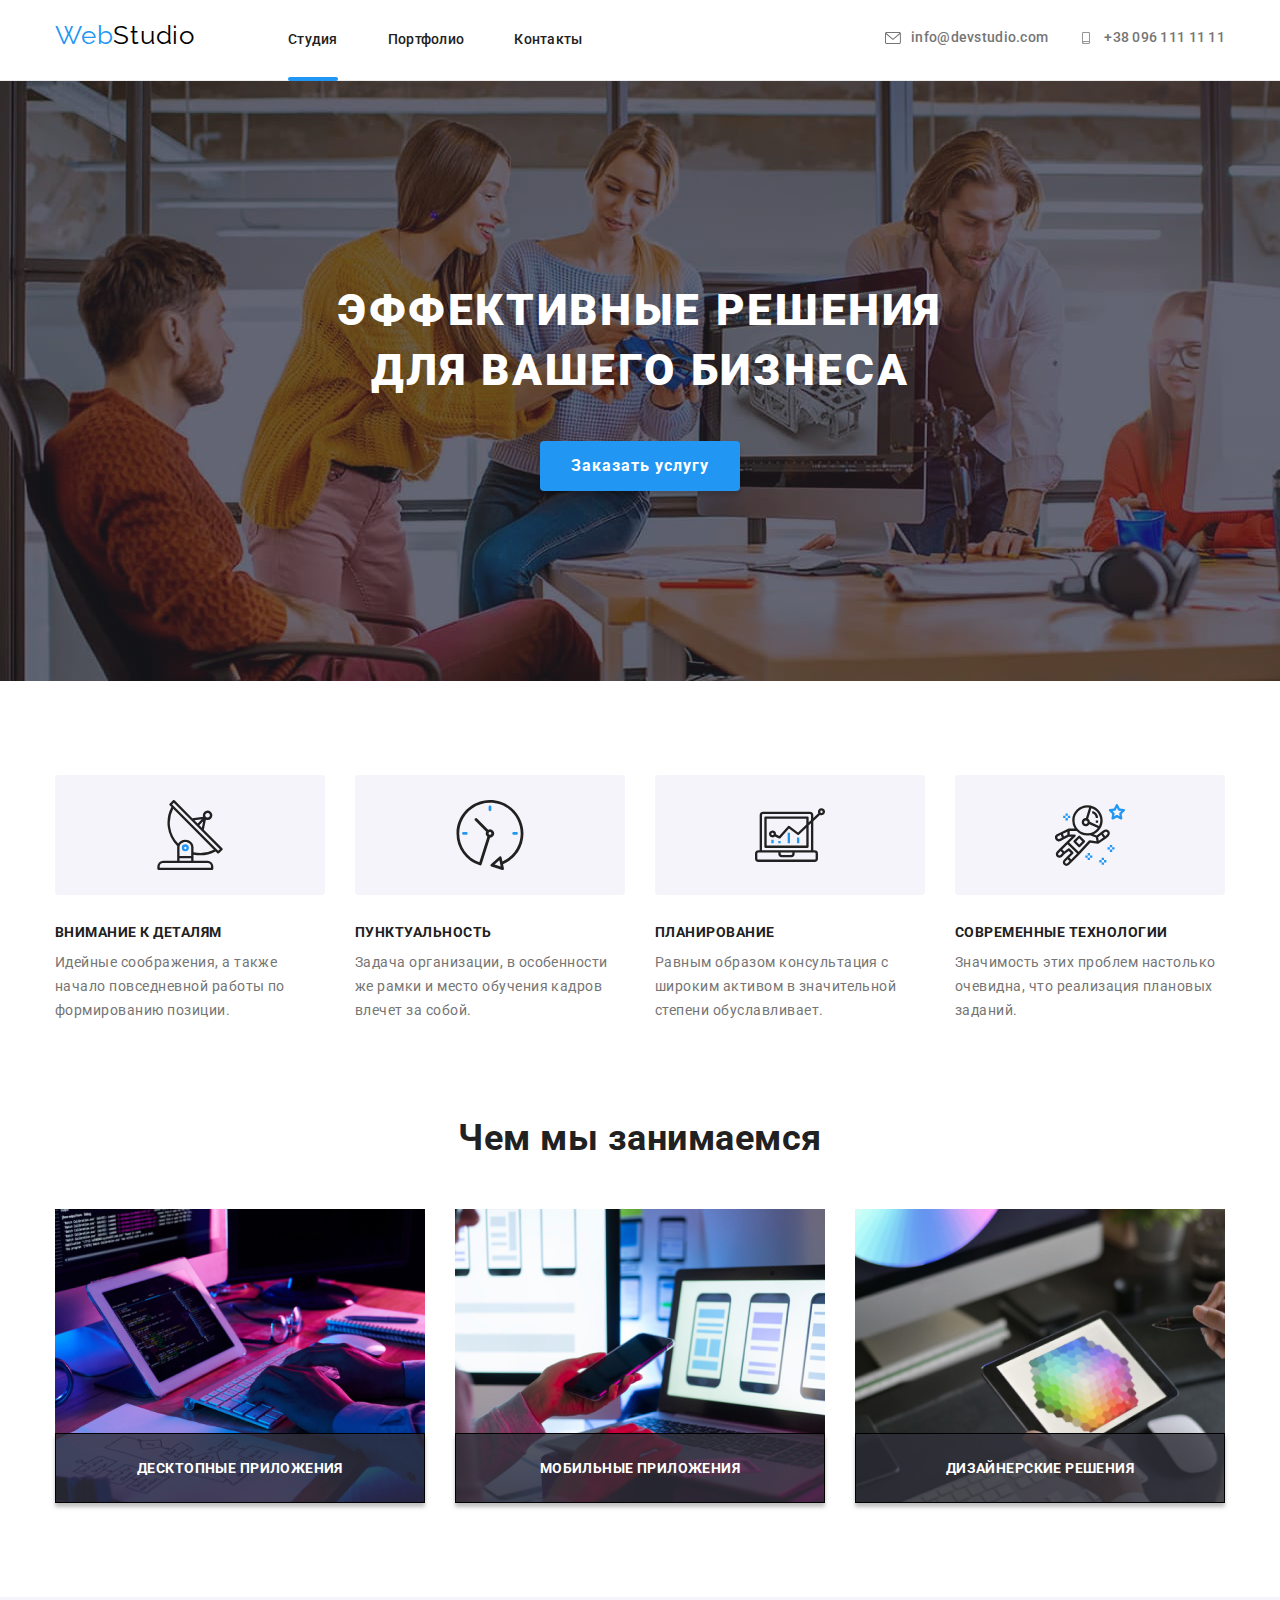
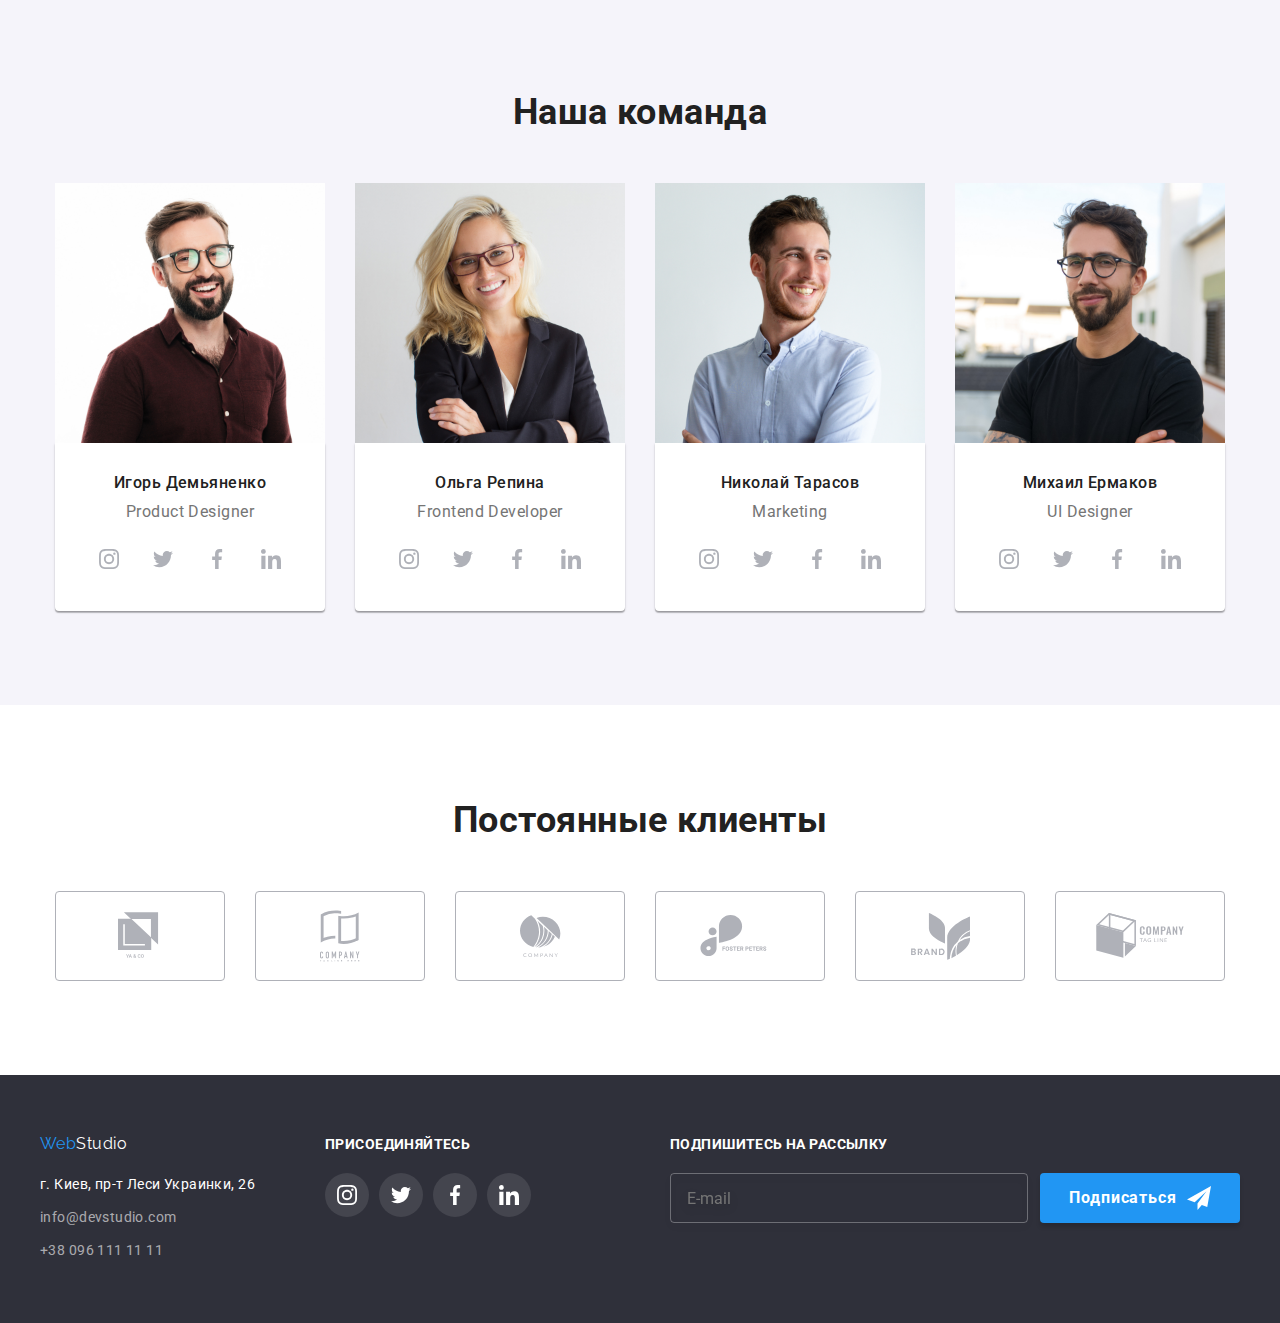
==== index.html @ ab36bebf "Выполнена разметка в Footer. Модалка без иконок и фокуса" ====
<!DOCTYPE html>
<html lang="ru">
  <head>
    <meta charset="UTF-8" />
    <meta name="viewport" content="width=device-width, initial-scale=1.0" />
    <link
      rel="stylesheet"
      href="https://cdnjs.cloudflare.com/ajax/libs/modern-normalize/1.0.0/modern-normalize.min.css"
    />
    <link rel="stylesheet" href="./css/styles.css" />
    <title>Главная</title>
    <link
      href="https://fonts.googleapis.com/css2?family=Raleway:wght@700&family=Roboto:wght@400;500;700;900&display=swap"
      rel="stylesheet"
    />
  </head>
  <body class="body">
    <!--Шапка - лого, навигация, контакты-->
    <header class="page-header">
      <div class="container header-flex">
        <nav class="nav-flex">
          <a class="logo-nav" href="WebStudio">Web<span>Studio</span></a>
          <ul class="nav-links">
            <li class="nav-links-items">
              <a class="current-page" href="./index.html">Студия</a>
            </li>
            <li class="nav-links-items">
              <a href="./portfolio.html">Портфолио</a>
            </li>
            <li class="nav-links-items">
              <a href="Контакты">Контакты</a>
            </li>
          </ul>
        </nav>
        <ul class="nav-address">
          <li>
            <a class="nav-address-active" href="mailto:info@devstudio.com">
              <svg class="icons-header" width="16" height="12">
                <use href="./images/sprite.svg#email" />
              </svg>
              info@devstudio.com</a
            >
          </li>
          <li>
            <a class="nav-address-active" href="tel:+380961111111">
              <svg class="icons-header" width="10" height="16">
                <use href="./images/sprite.svg#phone" />
              </svg>
              +38 096 111 11 11</a
            >
          </li>
        </ul>
      </div>
    </header>
    <!--Основная информация-->
    <main>
      <!--Основная услуга с кнопкой-->
      <section class="main-activity-section">
        <div class="main-activity-content">
          <h1 class="main-activity-title">
            Эффективные решения для вашего бизнеса
          </h1>
          <button
            class="button main-activity-button"
            type="submit"
            data-modal-open
          >
            Заказать услугу
          </button>
        </div>
      </section>
      <!--Наши преимущества-->
      <section class="advantages">
        <div class="container">
          <ul class="advantages-list">
            <li class="advantages-list-items">
              <h3 class="advantages-items-icons">Внимание к деталям</h3>
              <p>
                Идейные соображения, а также начало повседневной работы по
                формированию позиции.
              </p>
            </li>
            <li class="advantages-list-items">
              <h3 class="advantages-items-icons">Пунктуальность</h3>
              <p>
                Задача организации, в особенности же рамки и место обучения
                кадров влечет за собой.
              </p>
            </li>
            <li class="advantages-list-items">
              <h3 class="advantages-items-icons">Планирование</h3>
              <p>
                Равным образом консультация с широким активом в значительной
                степени обуславливает.
              </p>
            </li>
            <li class="advantages-list-items">
              <h3 class="advantages-items-icons">Современные технологии</h3>
              <p>
                Значимость этих проблем настолько очевидна, что реализация
                плановых заданий.
              </p>
            </li>
          </ul>
        </div>
      </section>
      <!--Чем мы занимаемся-->
      <section class="our-work">
        <div class="container">
          <h2 class="section-title">Чем мы занимаемся</h2>
          <ul class="our-work-flex">
            <li class="our-work-flex-item">
              <a class="our-work-links" href="box-1"
                ><img
                  src="./images/1-1.jpg"
                  alt="Десктопные приложения"
                  width="370"
                  height="auto"
                />
                <h3 class="our-work-links-title">Десктопные приложения</h3>
              </a>
            </li>
            <li class="our-work-flex-item">
              <a class="our-work-links" href="box-2"
                ><img
                  src="./images/1-2.jpg"
                  alt="Мобильные приложения"
                  width="370"
                  height="auto"
                />
                <h3 class="our-work-links-title">Мобильные приложения</h3>
              </a>
            </li>
            <li class="our-work-flex-item">
              <a class="our-work-links" href="box-3"
                ><img
                  src="./images/1-3.jpg"
                  alt="Дизайнерские решения"
                  width="370"
                  height="auto"
                />
                <h3 class="our-work-links-title">Дизайнерские решения</h3>
              </a>
            </li>
          </ul>
        </div>
      </section>
      <!--Наша команда-->
      <section class="our-team-section">
        <div class="container">
          <h2 class="section-title">Наша команда</h2>
          <ul class="our-team-list">
            <li class="our-team-list-item">
              <img
                src="./images/2-1.jpg"
                alt="Игорь Демьяненко"
                width="270"
                height="auto"
              />
              <div class="our-team-person">
                <h3>Игорь Демьяненко</h3>
                <p>Product Designer</p>

                <ul class="socials-list">
                  <li class="socials-item">
                    <a
                      class="socials-link"
                      href="https://www.instagram.com/"
                      aria-label="instagram"
                      target="_blank"
                    >
                      <svg class="icons-social">
                        <use href="./images/sprite.svg#instagram" />
                      </svg>
                    </a>
                  </li>
                  <li class="socials-item">
                    <a
                      class="socials-link"
                      href="https://twitter.com/"
                      aria-label="twitter"
                      target="_blank"
                    >
                      <svg class="icons-social">
                        <use href="./images/sprite.svg#twitter" />
                      </svg>
                    </a>
                  </li>
                  <li class="socials-item">
                    <a
                      class="socials-link"
                      href="https://www.facebook.com/"
                      aria-label="facebook"
                      target="_blank"
                    >
                      <svg class="icons-social">
                        <use href="./images/sprite.svg#facebook" />
                      </svg>
                    </a>
                  </li>
                  <li class="socials-item">
                    <a
                      class="socials-link"
                      href="https://www.linkedin.com/"
                      aria-label="linkedin"
                      target="_blank"
                    >
                      <svg class="icons-social">
                        <use href="./images/sprite.svg#linkedin" />
                      </svg>
                    </a>
                  </li>
                </ul>
              </div>
            </li>

            <li class="our-team-list-item">
              <img
                src="./images/2-2.jpg"
                alt="Ольга Репина"
                width="270"
                height="auto"
              />
              <div class="our-team-person">
                <h3>Ольга Репина</h3>
                <p>Frontend Developer</p>
                <ul class="socials-list">
                  <li class="socials-item">
                    <a
                      class="socials-link"
                      href="https://www.instagram.com/"
                      aria-label="instagram"
                      target="_blank"
                    >
                      <svg class="icons-social">
                        <use href="./images/sprite.svg#instagram" />
                      </svg>
                    </a>
                  </li>
                  <li class="socials-item">
                    <a
                      class="socials-link"
                      href="https://twitter.com/"
                      aria-label="twitter"
                      target="_blank"
                    >
                      <svg class="icons-social">
                        <use href="./images/sprite.svg#twitter" />
                      </svg>
                    </a>
                  </li>
                  <li class="socials-item">
                    <a
                      class="socials-link"
                      href="https://www.facebook.com/"
                      aria-label="facebook"
                      target="_blank"
                    >
                      <svg class="icons-social">
                        <use href="./images/sprite.svg#facebook" />
                      </svg>
                    </a>
                  </li>
                  <li class="socials-item">
                    <a
                      class="socials-link"
                      href="https://www.linkedin.com/"
                      aria-label="linkedin"
                      target="_blank"
                    >
                      <svg class="icons-social">
                        <use href="./images/sprite.svg#linkedin" />
                      </svg>
                    </a>
                  </li>
                </ul>
              </div>
            </li>
            <li class="our-team-list-item">
              <img
                src="./images/2-3.jpg"
                alt="Николай Тарасов"
                width="270"
                height="auto"
              />
              <div class="our-team-person">
                <h3>Николай Тарасов</h3>
                <p>Marketing</p>
                <ul class="socials-list">
                  <li class="socials-item">
                    <a
                      class="socials-link"
                      href="https://www.instagram.com/"
                      aria-label="instagram"
                      target="_blank"
                    >
                      <svg class="icons-social">
                        <use href="./images/sprite.svg#instagram" />
                      </svg>
                    </a>
                  </li>
                  <li class="socials-item">
                    <a
                      class="socials-link"
                      href="https://twitter.com/"
                      aria-label="twitter"
                      target="_blank"
                    >
                      <svg class="icons-social">
                        <use href="./images/sprite.svg#twitter" />
                      </svg>
                    </a>
                  </li>
                  <li class="socials-item">
                    <a
                      class="socials-link"
                      href="https://www.facebook.com/"
                      aria-label="facebook"
                      target="_blank"
                    >
                      <svg class="icons-social">
                        <use href="./images/sprite.svg#facebook" />
                      </svg>
                    </a>
                  </li>
                  <li class="socials-item">
                    <a
                      class="socials-link"
                      href="https://www.linkedin.com/"
                      aria-label="linkedin"
                      target="_blank"
                    >
                      <svg class="icons-social">
                        <use href="./images/sprite.svg#linkedin" />
                      </svg>
                    </a>
                  </li>
                </ul>
              </div>
            </li>
            <li class="our-team-list-item">
              <img
                src="./images/2-4.jpg"
                alt="Михаил Ермаков"
                width="270"
                height="auto"
              />
              <div class="our-team-person">
                <h3>Михаил Ермаков</h3>
                <p>UI Designer</p>
                <ul class="socials-list">
                  <li class="socials-item">
                    <a
                      class="socials-link"
                      href="https://www.instagram.com/"
                      aria-label="instagram"
                      target="_blank"
                    >
                      <svg class="icons-social">
                        <use href="./images/sprite.svg#instagram" />
                      </svg>
                    </a>
                  </li>
                  <li class="socials-item">
                    <a
                      class="socials-link"
                      href="https://twitter.com/"
                      aria-label="twitter"
                      target="_blank"
                    >
                      <svg class="icons-social">
                        <use href="./images/sprite.svg#twitter" />
                      </svg>
                    </a>
                  </li>
                  <li class="socials-item">
                    <a
                      class="socials-link"
                      href="https://www.facebook.com/"
                      aria-label="facebook"
                      target="_blank"
                    >
                      <svg class="icons-social">
                        <use href="./images/sprite.svg#facebook" />
                      </svg>
                    </a>
                  </li>
                  <li class="socials-item">
                    <a
                      class="socials-link"
                      href="https://www.linkedin.com/"
                      aria-label="linkedin"
                      target="_blank"
                    >
                      <svg class="icons-social">
                        <use href="./images/sprite.svg#linkedin" />
                      </svg>
                    </a>
                  </li>
                </ul>
              </div>
            </li>
          </ul>
        </div>
      </section>
      <!-- Наши клиенты -->
      <section class="our-customers">
        <div class="container">
          <h2 class="section-title">Постоянные клиенты</h2>
          <ul class="our-customers-flex">
            <li class="our-customers-item">
              <a
                class="our-customers-link"
                href=""
                aria-label="ссылка на сайт клиента 1"
              >
                <svg class="icons-customers" width="44.3" height="49.2">
                  <use href="./images/sprite.svg#logo1" />
                </svg>
              </a>
            </li>
            <li class="our-customers-item">
              <a
                class="our-customers-link"
                href=""
                aria-label="ссылка на сайт клиента 2"
              >
                <svg class="icons-customers" width="40" height="52">
                  <use href="./images/sprite.svg#logo2" />
                </svg>
              </a>
            </li>
            <li class="our-customers-item">
              <a
                class="our-customers-link"
                href=""
                aria-label="ссылка на сайт клиента 3"
              >
                <svg class="icons-customers" width="41" height="42.6">
                  <use href="./images/sprite.svg#logo3" />
                </svg>
              </a>
            </li>
            <li class="our-customers-item">
              <a
                class="our-customers-link"
                href=""
                aria-label="ссылка на сайт клиента 4"
              >
                <svg class="icons-customers" width="79.7" height="42">
                  <use href="./images/sprite.svg#logo4" />
                </svg>
              </a>
            </li>
            <li class="our-customers-item">
              <a
                class="our-customers-link"
                href=""
                aria-label="ссылка на сайт клиента 5"
              >
                <svg class="icons-customers" width="59" height="47">
                  <use href="./images/sprite.svg#logo5" />
                </svg>
              </a>
            </li>
            <li class="our-customers-item">
              <a
                class="our-customers-link"
                href=""
                aria-label="ссылка на сайт клиента 6"
              >
                <svg class="icons-customers" width="88.5" height="45.4">
                  <use href="./images/sprite.svg#logo6" />
                </svg>
              </a>
            </li>
          </ul>
        </div>
      </section>
    </main>
    <!--Подвал-->
    <footer class="footer">
      <div class="container footer-content-positioning">
        <!-- Footer Left Side -->
        <div class="footer-left-side">
          <a class="logo-footer" href="WebStudio">Web<span>Studio</span></a>
          <address class="footer-address">
            <p class="footer-address-elements">
              г. Киев, пр-т Леси Украинки, 26
            </p>
            <div class="footer-address-elements">
              <a href="mailto:info@devstudio.com">info@devstudio.com</a>
            </div>
            <div class="footer-address-elements">
              <a href="tel:+380961111111">+38 096 111 11 11</a>
            </div>
          </address>
        </div>
        <!-- Footer Center -->
        <div class="footer-center">
          <b>присоединяйтесь</b>
          <ul class="socials-list">
            <li class="socials-item">
              <a
                class="socials-link"
                href="https://www.instagram.com/"
                aria-label="instagram"
                target="_blank"
              >
                <svg class="icons-social">
                  <use href="./images/sprite.svg#instagram" />
                </svg>
              </a>
            </li>
            <li class="socials-item">
              <a
                class="socials-link"
                href="https://twitter.com/"
                aria-label="twitter"
                target="_blank"
              >
                <svg class="icons-social">
                  <use href="./images/sprite.svg#twitter" />
                </svg>
              </a>
            </li>
            <li class="socials-item">
              <a
                class="socials-link"
                href="https://www.facebook.com/"
                aria-label="facebook"
                target="_blank"
              >
                <svg class="icons-social">
                  <use href="./images/sprite.svg#facebook" />
                </svg>
              </a>
            </li>
            <li class="socials-item">
              <a
                class="socials-link"
                href="https://www.linkedin.com/"
                aria-label="linkedin"
                target="_blank"
              >
                <svg class="icons-social">
                  <use href="./images/sprite.svg#linkedin" />
                </svg>
              </a>
            </li>
          </ul>
        </div>
        <!-- Footer Right Side -->
        <div class="footer-right-side">
          <label class="footer-subscribing-title" for="subscribing"
            >Подпишитесь на рассылку</label
          >
          <div class="footer-subscribing-input">
            <input
              type="email"
              name="subscribing"
              id="subscribing"
              placeholder="E-mail"
            />
            <button class="button footer-subscribing-button" type="submit">
              Подписаться
              <svg width="24" height="24">
                <use href="./images/sprite.svg#sending" />
              </svg>
            </button>
          </div>
        </div>
      </div>
    </footer>
    <!-- Modal window -->
    <div class="backdrop is-hidden" data-modal>
      <div class="modal">
        <svg class="modal-closing" width="30" height="30" data-modal-close>
          <use href="./images/sprite.svg#close" />
        </svg>
        <div class="modal-form">
          <p class="modal-form-title">
            Оставьте свои данные, мы вам перезвоним
          </p>
          <label class="modal-form-label" for="name">Имя </label>
          <input class="modal-form-input" type="text" name="name" id="name" />
          <label class="modal-form-label" for="tel">Телефон </label>
          <input class="modal-form-input" type="tel" name="tel" id="tel" />
          <label class="modal-form-label" for="mail">Почта </label>
          <input class="modal-form-input" type="mail" name="mail" id="mail" />
          <label class="modal-form-label" for="comment">Комментарий </label>
          <textarea
            class="modal-form-comment"
            name="comment"
            id="comment"
            rows="6"
            placeholder="Введите текст"
          ></textarea>
          <div class="modal-form-checkbox">
            <input type="checkbox" />
            <label for="checkbox">
              Соглашаюсь с рассылкой и принимаю <a href="">Условия договора</a>
            </label>
          </div>

          <button class="button">Отправить</button>
        </div>
      </div>
    </div>
    <script src="./js/modal.js"></script>
  </body>
</html>
---- css/styles.css ----
/* Цвет фона - основной #ffffff */
/* Цвет фона - второстепенный и подвал - #2F303A */
/* Цвет фона - кнопка - #2196F3 */
/* Цвет фона - секция Наша Команда - #F5F4FA */
/* Цвет лого - #2196F3 */
/* Цвет текста - заголовки и навигация - #212121*/
/* Цвет текста - параграф, телефон и почта - #757575 */
/* Цвет текста - навигация при активности и кнопки - #2196F3 */
/* Цвет текста - основные услуги и адрес в подвале - #ffffff */
/* Цвет текста - подвал - телефон и почта - 255, 255, 255, 0.6 */
/* Цвет иконок - соц.сети и логотипы клиентов #afb1b8 */

:root {
  --bgc-primary: #ffffff;
  --bgc-secondary: #2f303a;
  --bgc-button: #2196f3;
  --bgc-our-team: #f5f4fa;
  --txt-nav-n-headings: #212121;
  --txt-paragraphs: #757575;
  --txt-inactive: #2196f3;
  --txt-main-inactive-foot-address: #ffffff;
  --txt-footer-phone-n-mail: rgba(255, 255, 255, 0.6);
  --icons-socials-n-customers: #afb1b8;

  --transition-duration: 250ms;
  --transition-timing-function: cubic-bezier(0.4, 0, 0.2, 1);
}

.body {
  background-color: var(--bgc-primary);
  font-family: "Roboto", sans-serif;
  font-style: normal;
  letter-spacing: 0.03em;
}

.container {
  width: 1200px;
  padding-left: 15px;
  padding-right: 15px;
  margin-left: auto;
  margin-right: auto;
}

img {
  display: block;
  max-width: 100%;
  height: auto;
}

p {
  color: var(--txt-paragraphs);
}

a {
  text-decoration: none;
  outline: none;
}

/* Header */
/* Logo; navigation; address */

.page-header {
  border-bottom: 1px solid #ececec;

  background-color: var(--bgc-primary);
}

.header-flex {
  display: flex;
  align-items: baseline;
}

.nav-flex {
  display: flex;
  align-items: baseline;
}

.logo-nav {
  margin-right: 93px;

  color: #2196f3;
  font-family: Raleway, sans-serif;
  font-style: normal;
  font-size: 26px;
  line-height: 1.19;
  letter-spacing: 0.03em;
}

.logo-nav span {
  color: black;
}

.nav-links {
  display: flex;
  padding: 0;
  margin: 0;
}

.nav-links a {
  display: block;
  padding-top: 32px;
  padding-bottom: 32px;

  transition: color var(--transition-duration) var(--transition-timing-function);

  color: var(--txt-nav-n-headings);

  font-weight: 500;
  font-size: 14px;
  line-height: 1.14;
  letter-spacing: 0.02em;
}
.nav-links a:hover,
.nav-links a:focus {
  color: var(--txt-inactive);
}

.nav-links-items {
  margin-right: 50px;
  list-style-type: none;
}

.nav-links-items:last-child {
  margin-right: 0;
}

.current-page {
  position: relative;
}

.current-page::after {
  position: absolute;
  bottom: -1px;
  left: 0;

  content: "";
  width: 100%;
  height: 4px;

  border-radius: 2px;
  background-color: var(--bgc-button);
}

/* Header - Address Side */

.nav-address {
  display: flex;
  padding: 0;
  margin: 0 0 0 auto;
}

.nav-address li {
  list-style-type: none;
}

.nav-address-active {
  display: flex;
  align-items: center;

  transition: color var(--transition-duration) var(--transition-timing-function);

  color: var(--txt-paragraphs);

  font-weight: 500;
  font-size: 14px;
  line-height: 1.14;
  letter-spacing: 0.02em;
}

.nav-address-active:hover,
.nav-address-active:focus {
  color: var(--txt-inactive);
}

.nav-address-active:hover .icons-header,
.nav-address-active:focus .icons-header {
  fill: var(--txt-inactive);
}

.nav-address li:first-child {
  margin-right: 30px;
}

.icons-header {
  width: 16px;
  height: 12px;
  margin-right: 10px;
  fill: currentColor;
}

/* Main */
/* Main - banner */

.main-activity-section {
  max-width: 1600px;
  height: 600px;
  margin-left: auto;
  margin-right: auto;

  text-align: center;
  background: #c4c4c4;
  background-image: linear-gradient(
      to right,
      rgba(47, 48, 58, 0.4),
      rgba(47, 48, 58, 0.4)
    ),
    url(../images/main-banner-image.jpg);
}

.main-activity-content {
  padding: 200px 0;
  max-width: 696px;
  margin-left: auto;
  margin-right: auto;
}

.main-activity-title {
  margin-top: 0;
  margin-bottom: 40px;

  color: var(--txt-main-inactive-foot-address);

  font-weight: 900;
  font-size: 44px;
  line-height: 1.36;
  letter-spacing: 0.06em;
  text-transform: uppercase;
}

.button {
  width: 200px;
  height: 50px;
  margin-top: 0;
  border-radius: 4px;
  border: transparent;

  background-color: var(--bgc-button);
  color: var(--txt-main-inactive-foot-address);
  box-shadow: 0px 4px 4px rgba(0, 0, 0, 0.15);

  font-weight: 700;
  font-size: 16px;
  line-height: 1.88;
  letter-spacing: 0.06em;

  cursor: pointer;
}

.button {
  transition: border var(--transition-duration)
    var(--transition-timing-function);
}

.button:hover,
.button:focus {
  border: 1px solid #ffffff;
  outline: transparent;
}

/* Main - Advantages Section */

.advantages {
  padding-top: 94px;
  padding-bottom: 0;
}

.advantages-list {
  display: flex;
  padding: 0;
  margin: 0;
}

.advantages-list-items {
  flex-basis: calc((100%-3 * 30px) / 4);
  list-style-type: none;
}

.advantages-list-items:not(:last-child) {
  margin-right: 30px;
}

.advantages-list-items h3::before {
  display: block;
  margin-bottom: 30px;
  content: "";
  width: 270px;
  height: 120px;
  outline: none;

  background: var(--bgc-our-team);
  border-radius: 4px;
  background-repeat: no-repeat;
  background-position: center;
}

.advantages-list-items:nth-child(1) h3::before {
  background-image: url(../images/svg/antenna.svg);
  background-size: 70px;
}

.advantages-list-items:nth-child(2) h3::before {
  background-image: url(../images/svg/clock.svg);
  background-size: 70px;
}

.advantages-list-items:nth-child(3) h3::before {
  background-image: url(../images/svg/diagram.svg);
  background-size: 70px;
}

.advantages-list-items:nth-child(4) h3::before {
  background-image: url(../images/svg/astronaut.svg);
  background-size: contain;
  background-size: 70px;
}

.advantages h3 {
  margin-top: 0;
  margin-bottom: 10px;

  font-weight: 700;
  font-size: 14px;
  line-height: 1.14;
  text-transform: uppercase;

  color: var(--txt-nav-n-headings);
}

.advantages p {
  margin-top: 0;
  margin-bottom: 0;

  font-weight: 400;
  font-size: 14px;
  line-height: 1.71;
}

/* Main - Our Work Section */

.our-work {
  padding: 94px 0;
}

.section-title {
  margin-top: 0;
  margin-bottom: 50px;

  text-align: center;
  font-weight: 700;
  font-size: 36px;
  line-height: 1.17;

  color: var(--txt-nav-n-headings);
}

.our-work-flex {
  display: flex;
  padding: 0;
  margin: 0;
}

.our-work-flex-item {
  flex-basis: calc((100% - 60px) / 3);
  list-style-type: none;
}

.our-work-flex-item:not(:last-child) {
  margin-right: 30px;
}

.our-work-links {
  display: block;
  position: relative;
}

.our-work-links-title {
  position: absolute;
  bottom: 0;
  width: 100%;
  height: 70px;

  margin: 0;
  padding: 27px 0;

  font-style: normal;
  font-weight: 700;
  font-size: 14px;
  line-height: 1.14;
  text-align: center;
  letter-spacing: 0.03em;
  text-transform: uppercase;

  color: var(--txt-main-inactive-foot-address);
  background: rgba(47, 48, 58, 0.8);
  border: 1px solid #000000;
  box-shadow: 0px 4px 4px rgba(0, 0, 0, 0.25);
}

/* Main - Our Team Section */

.our-team-section {
  padding: 94px 0;

  background-color: var(--bgc-our-team);
}

.our-team-list {
  display: flex;
  justify-content: center;
  padding: 0;
  margin: 0;
}

.our-team-list-item {
  text-align: center;
  list-style-type: none;
  flex-basis: calc((100% - 90px) / 4);
}

.our-team-list-item:not(:last-child) {
  margin-right: 30px;
}

.our-team-person {
  padding-top: 30px;
  padding-bottom: 30px;

  box-shadow: 0px 1px 3px rgba(0, 0, 0, 0.12), 0px 1px 1px rgba(0, 0, 0, 0.14),
    0px 2px 1px rgba(0, 0, 0, 0.2);
  border-radius: 0px 0px 4px 4px;

  background-color: var(--bgc-primary);
}

.our-team-person h3 {
  margin: 0 0 10px 0;

  font-weight: 500;
  font-size: 16px;
  line-height: 1.19;
  color: var(--txt-nav-n-headings);
}

.our-team-person p {
  margin: 0 0 16px 0;

  font-weight: 400;
  font-size: 16px;
  line-height: 1.19;
}

.socials-list {
  display: flex;
  justify-content: center;
  align-items: center;

  padding: 0;
  margin: 0;
}

.socials-item {
  list-style-type: none;
}

.socials-item:not(:last-child) {
  margin-right: 10px;
}

.socials-link {
  display: flex;
  justify-content: center;
  align-items: center;
  width: 44px;
  height: 44px;
  border-radius: 50%;

  transition: background-color var(--transition-duration)
    var(--transition-timing-function);

  background-color: var(--bgc-primary);
}

.socials-link:hover,
.socials-link:focus {
  background-color: var(--bgc-button);
}

.socials-link:hover .icons-social,
.socials-link:focus .icons-social {
  fill: var(--bgc-primary);
}

.icons-social {
  transition: fill var(--transition-duration) var(--transition-timing-function);

  fill: #afb1b8;
  width: 20px;
  height: 20px;
}

/* Main - Our Customers Section */

.our-customers {
  padding: 94px 0;
}

.our-customers-flex {
  display: flex;
  justify-content: center;
  align-content: center;
  padding: 0;
  margin: 0;
}

.our-customers-item {
  width: 170px;
  height: 90px;

  list-style-type: none;
}

.our-customers-link {
  display: flex;
  justify-content: center;
  align-items: center;
  border: 1px solid var(--icons-socials-n-customers);
  border-radius: 4px;
  width: 170px;
  height: 90px;

  transition: border var(--transition-duration)
    var(--transition-timing-function);
}

.our-customers-link:hover,
.our-customers-link:focus {
  border: 1px solid var(--txt-inactive);
}

.our-customers-link:hover .icons-customers,
.our-customers-link:focus .icons-customers {
  fill: var(--bgc-button);
}

.our-customers-item:not(:last-child) {
  margin-right: 30px;
}

.icons-customers {
  transition: fill var(--transition-duration) var(--transition-timing-function);

  fill: var(--icons-socials-n-customers);
}

/* Footer */

.footer {
  background-color: var(--bgc-secondary);
}

.footer-content-positioning {
  display: flex;

  align-items: baseline;
  padding: 60px 0;
}

.logo-footer {
  display: block;
  margin-bottom: 20px;

  color: #2196f3;
  font-family: Raleway, sans-serif;
}

.logo-footer span {
  color: #ffffff;
}

.footer-address {
  display: block;

  color: var(--txt-main-inactive-foot-address);
  font-style: normal;
  font-weight: 400;
  font-size: 14px;
  line-height: 1.71;
  letter-spacing: 0.03em;
}

.footer-address p {
  display: block;
  margin: 0;

  letter-spacing: inherit;
  color: #ffffff;
}

.footer-address a {
  color: var(--txt-footer-phone-n-mail);
  transition: color var(--transition-duration) var(--transition-timing-function);
}

.footer-address a:hover,
.footer-address a:focus {
  color: var(--txt-inactive);
}

.footer-address-elements:not(:last-child) {
  margin-bottom: 9px;
}

.footer-left-side {
  margin-right: 70px;
}

.footer-center b {
  display: block;
  margin-bottom: 20px;

  font-weight: 700;
  font-size: 14px;
  line-height: 1.14;
  letter-spacing: 0.03em;
  text-transform: uppercase;

  color: var(--txt-main-inactive-foot-address);
}

.footer-center .socials-link {
  background: rgba(255, 255, 255, 0.1);
}

.footer-center .icons-social {
  fill: var(--bgc-primary);
}

.footer-center .socials-link:hover,
.footer-center .socials-link:focus {
  background: var(--bgc-button);
}

.footer-right-side {
  display: flex;
  flex-direction: column;
  margin-left: auto;
}

.footer-subscribing-title {
  margin-bottom: 20px;

  font-weight: 700;
  font-size: 14px;
  line-height: 1.14;
  letter-spacing: 0.03em;
  text-transform: uppercase;

  color: var(--txt-main-inactive-foot-address);
}

.footer-subscribing-input {
  display: flex;
}

.footer-subscribing-button {
  margin: 0;
  padding: 0;
  display: flex;
  justify-content: center;
  align-items: center;
}

.footer-subscribing-button > svg {
  margin-left: 10px;
}

.footer-subscribing-input > input {
  width: 358px;
  height: 50px;
  margin: 0 12px 0 0;
  padding: 0 0 0 16px;

  background-color: inherit;
  color: var(--txt-main-inactive-foot-address);
  border: 1px solid rgba(255, 255, 255, 0.3);
  filter: drop-shadow(0px 4px 4px rgba(0, 0, 0, 0.15));
  border-radius: 4px;
}

.footer-subscribing-input > input:hover,
.footer-subscribing-input > input:focus {
  border: 1px solid #ffffff;
  outline: transparent;
}

/* End of Main Page */

/* Portfolio Page */

.projects {
  padding: 94px 15px;
}

/* Projects - Filter */

.filter {
  display: flex;
  justify-content: center;
  padding: 0;
  margin: 0 0 56px 0;
}

.filter-type {
  display: inline-block;
  list-style-type: none;
}

.filter-type:not(:last-child) {
  margin-right: 8px;
}

.filter button {
  padding: 6px 22px;

  border-radius: 4px;
  border: none;
  outline-color: transparent;

  transition: var(--transition-duration) var(--transition-timing-function);

  background-color: var(--bgc-our-team);
  color: var(--txt-nav-n-headings);
  font-weight: 500;
  font-size: 16px;
  line-height: 1.62;
  text-align: center;
  letter-spacing: inherit;
}

.filter button:hover,
.filter button:focus {
  border: none;
  outline-color: transparent;

  background-color: var(--bgc-button);
  color: var(--txt-main-inactive-foot-address);
  box-shadow: 0px 3px 1px rgba(0, 0, 0, 0.1), 0px 1px 2px rgba(0, 0, 0, 0.08),
    0px 2px 2px rgba(0, 0, 0, 0.12);
}

/* Projects - List */

.projects-list {
  display: flex;
  flex-wrap: wrap;
  padding: 0;
  margin: 0;
}

.projects-list-item {
  flex-basis: calc((100% - 60px) / 3);
  list-style-type: none;

  transition: box-shadow var(--transition-duration)
    var(--transition-timing-function);
}

.projects-list-item:not(:nth-child(3n)) {
  margin-right: 30px;
}

.projects-list-item:not(:nth-last-child(-n + 3)) {
  margin-bottom: 30px;
}

.projects-list-item:hover,
.projects-list-item:focus {
  box-shadow: 0px 1px 1px rgba(0, 0, 0, 0.12), 0px 4px 4px rgba(0, 0, 0, 0.06),
    1px 4px 6px rgba(0, 0, 0, 0.16);
}

.projects-list-item a {
  display: block;
}

.projects-list h3 {
  margin: 0 0 4px 0;

  font-weight: 700;
  font-size: 18px;
  line-height: 2;
  letter-spacing: 0.06em;

  color: var(--txt-nav-n-headings);
}

.projects-list p {
  margin: 0;
  padding: 0;

  font-weight: 400;
  font-size: 16px;
  line-height: 1.87;
  letter-spacing: 0.03em;
}

.projects-list-name {
  display: block;
  margin: 0;
  padding: 20px 24px;

  border: 1px solid #eeeeee;
  border-top: transparent;
}

/* Projects cards overlay */

.projects-description-layer {
  position: relative;
  overflow: hidden;
}

.projects-description-layer:hover .projects-description-overlay {
  transform: translateY(0);
  opacity: 1;
}

.projects-description-overlay {
  padding: 63px 24px;
  position: absolute;
  width: 100%;
  height: 100%;
  top: 0;
  left: 0;

  background-color: var(--bgc-button);

  transform: translateY(100%);
  opacity: 0;

  transition: transform var(--transition-duration)
      var(--transition-timing-function),
    opacity var(--transition-duration) var(--transition-timing-function);
}

.projects-description-overlay p {
  font-weight: 400;
  font-size: 18px;
  line-height: 1.56;
  letter-spacing: 0.03em;

  color: #ffffff;
}

/* Modal window */
/* Modal Form */

.backdrop {
  position: fixed;
  z-index: 9;
  top: 0;
  left: 0;
  width: 100%;
  height: 100%;

  background-color: rgba(0, 0, 0, 0.2);

  transition: 500ms;
}

.is-hidden {
  opacity: 0;
  pointer-events: none;
  visibility: hidden;

  transform: scale(0);
}

.modal {
  padding: 40px;
  position: absolute;
  top: 50%;
  left: 50%;
  width: 528px;
  height: 581px;

  background: var(--bgc-primary);
  box-shadow: 0px 1px 3px rgba(0, 0, 0, 0.12), 0px 1px 1px rgba(0, 0, 0, 0.14),
    0px 2px 1px rgba(0, 0, 0, 0.2);
  border-radius: 4px;

  transform: translate(-50%, -50%);
}

.modal-closing {
  display: block;

  position: absolute;
  top: 8px;
  right: 8px;
}

.modal-form {
  display: block;
  width: 100%;
}

.modal-form-title {
  margin: 0 0 12px 0;
  padding: 0;
  font-weight: 700;
  font-size: 20px;
  line-height: 1.15;
  text-align: center;
  letter-spacing: 0.03em;

  color: var(--txt-nav-n-headings);
}

.modal-form-label {
  margin-bottom: 4px;
  font-weight: 400;
  font-size: 12px;
  line-height: 1.17;

  letter-spacing: 0.01em;

  color: var(--txt-paragraphs);
}

.modal-form-input {
  display: block;
  margin-bottom: 10px;
  width: 100%;
  height: 40px;

  border: 1px solid rgba(33, 33, 33, 0.2);
  border-radius: 4px;
}

.modal-form-comment {
  display: block;
  margin-bottom: 20px;
  padding: 12px 16px;
  width: 100%;
  resize: none;

  border: 1px solid rgba(33, 33, 33, 0.2);
  border-radius: 4px;
}

.modal-form-comment::placeholder {
  font-weight: 400;
  font-size: 12px;
  line-height: 1.17;
  letter-spacing: 0.01em;

  color: rgba(117, 117, 117, 0.5);
}

/* font-family: Roboto;
font-style: normal;
 */

.modal-form-checkbox {
  display: block;
  margin-bottom: 30px;

  text-align: center;
  font-weight: 400;
  font-size: 14px;
  line-height: 1.71;
  letter-spacing: 0.03em;

  color: var(--txt-paragraphs);
}

.modal-form-checkbox a {
  text-decoration: underline;
  color: var(--txt-inactive);
}

.modal-form button {
  display: block;
  margin-left: auto;
  margin-right: auto;
}
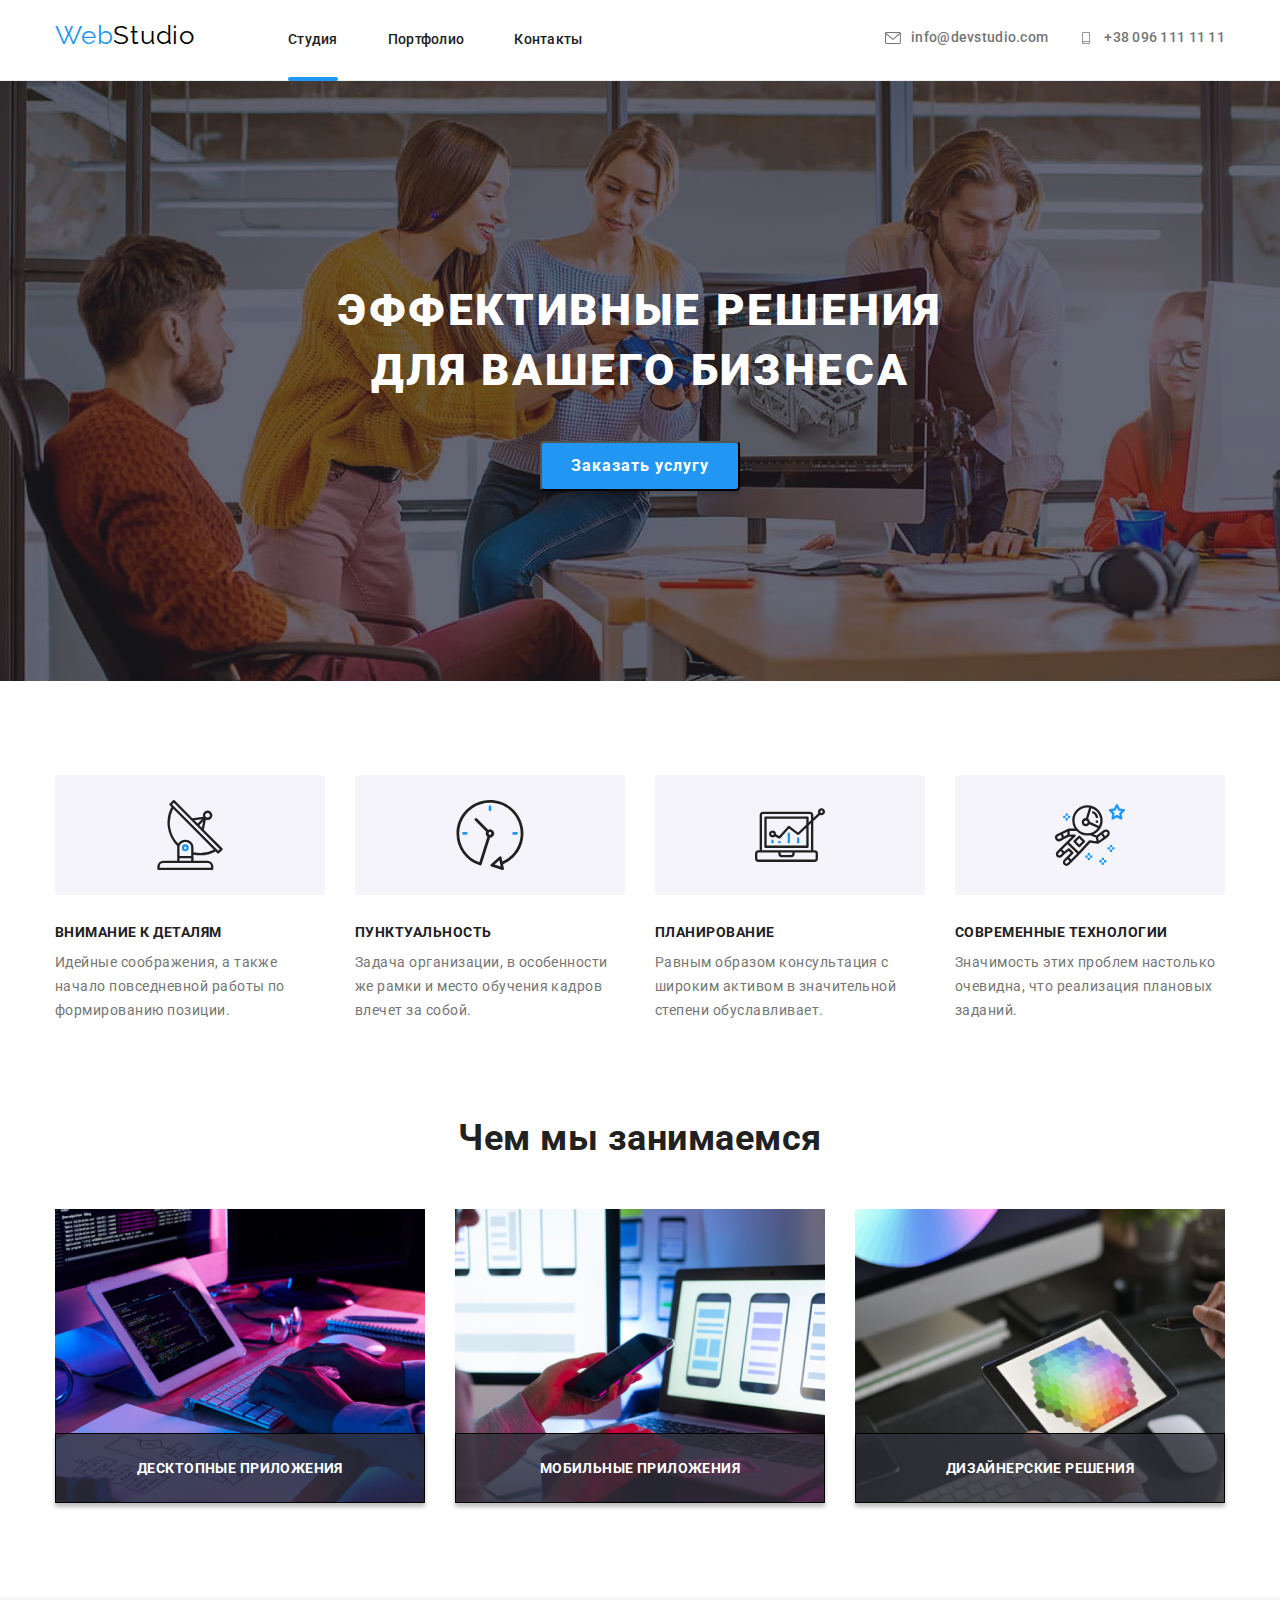
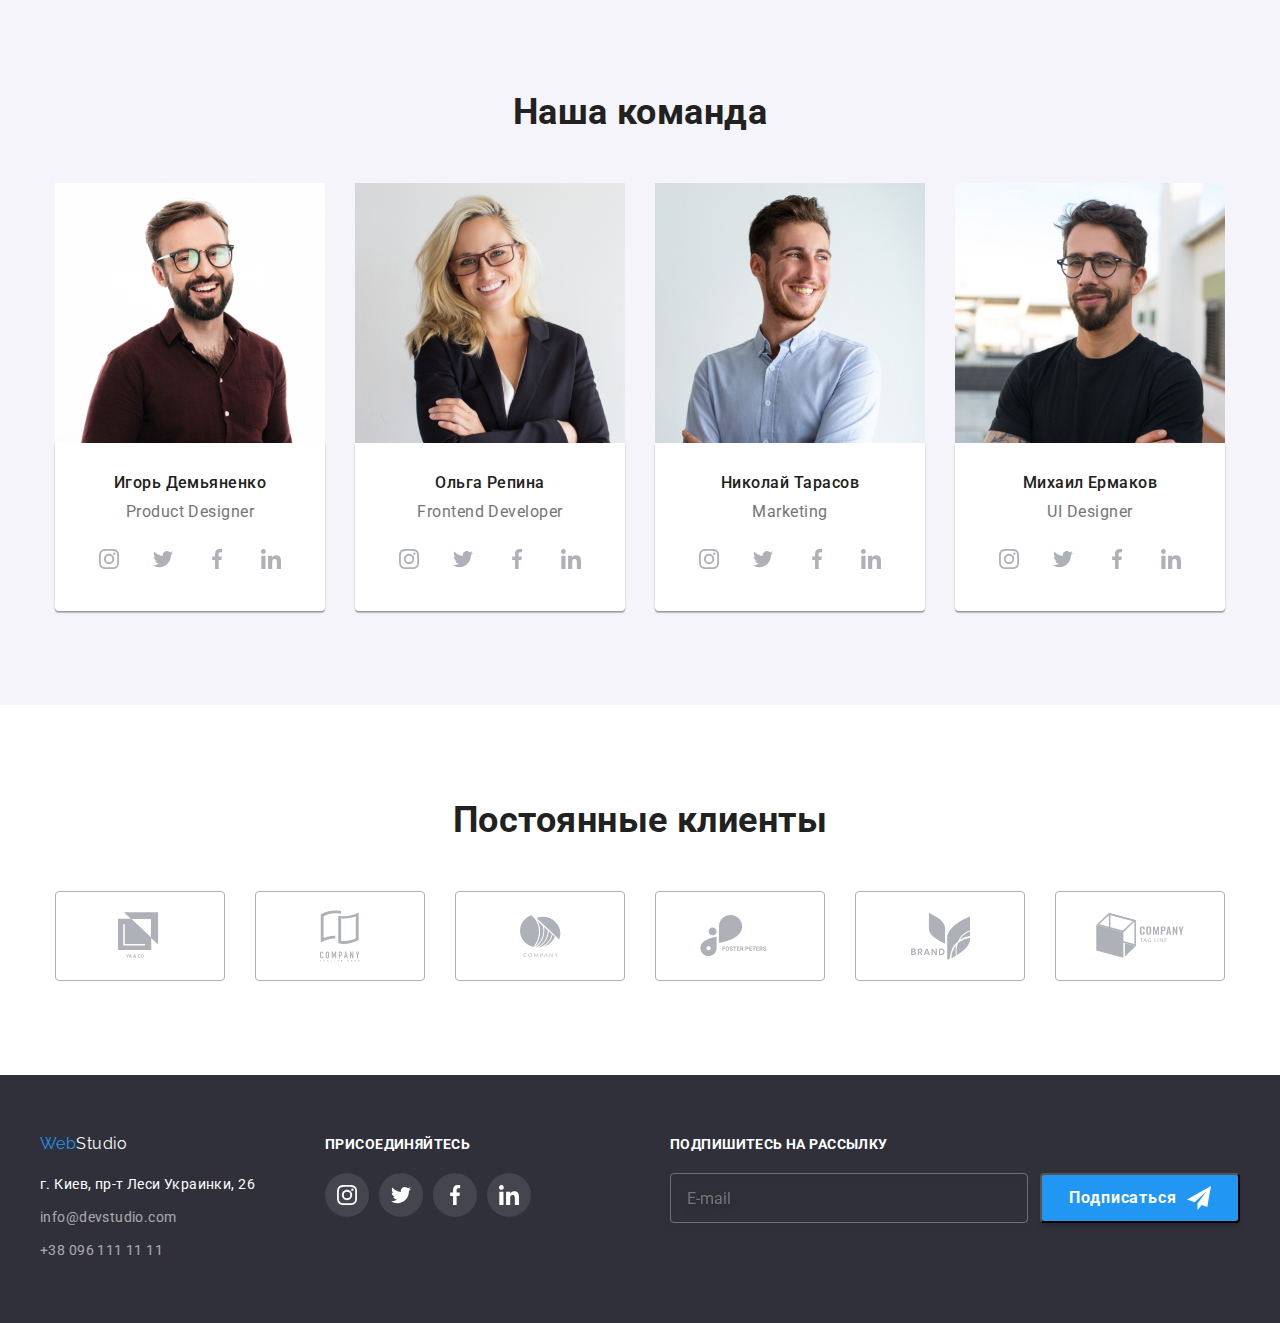
==== commit 6be1dc6e: "Модалка. Замена иконок. Изменения в тегах" ====
--- a/index.html
+++ b/index.html
@@ -578,16 +578,41 @@
         <svg class="modal-closing" width="30" height="30" data-modal-close>
           <use href="./images/sprite.svg#close" />
         </svg>
-        <div class="modal-form">
-          <p class="modal-form-title">
+        <form class="modal-form">
+          <h3 class="modal-form-title">
             Оставьте свои данные, мы вам перезвоним
-          </p>
-          <label class="modal-form-label" for="name">Имя </label>
-          <input class="modal-form-input" type="text" name="name" id="name" />
-          <label class="modal-form-label" for="tel">Телефон </label>
-          <input class="modal-form-input" type="tel" name="tel" id="tel" />
-          <label class="modal-form-label" for="mail">Почта </label>
-          <input class="modal-form-input" type="mail" name="mail" id="mail" />
+          </h3>
+
+          <label class="modal-form-label"
+            >Имя
+            <div class="modal-form-input-wrapper">
+              <input class="modal-form-input" type="text" name="name" />
+              <svg class="modal-icon" width="12" height="12">
+                <use href="./images/sprite.svg#modal-name" />
+              </svg>
+            </div>
+          </label>
+
+          <label class="modal-form-label"
+            >Телефон
+            <div class="modal-form-input-wrapper">
+              <input class="modal-form-input" type="tel" name="tel" />
+              <svg class="modal-icon" width="13" height="13">
+                <use href="./images/sprite.svg#modal-phone" />
+              </svg>
+            </div>
+          </label>
+
+          <label class="modal-form-label"
+            >Почта
+            <div class="modal-form-input-wrapper">
+              <input class="modal-form-input" type="mail" name="mail" />
+              <svg class="modal-icon" width="15" height="12">
+                <use href="./images/sprite.svg#modal-email" />
+              </svg>
+            </div>
+          </label>
+
           <label class="modal-form-label" for="comment">Комментарий </label>
           <textarea
             class="modal-form-comment"
@@ -596,15 +621,16 @@
             rows="6"
             placeholder="Введите текст"
           ></textarea>
+
           <div class="modal-form-checkbox">
-            <input type="checkbox" />
+            <input type="checkbox" name="checkbox" />
             <label for="checkbox">
               Соглашаюсь с рассылкой и принимаю <a href="">Условия договора</a>
             </label>
           </div>
 
           <button class="button">Отправить</button>
-        </div>
+        </form>
       </div>
     </div>
     <script src="./js/modal.js"></script>
--- a/css/styles.css
+++ b/css/styles.css
@@ -230,13 +230,17 @@
 .button {
   width: 200px;
   height: 50px;
+  padding: 0;
   margin-top: 0;
   border-radius: 4px;
-  border: transparent;
+  outline: transparent;
 
   background-color: var(--bgc-button);
   color: var(--txt-main-inactive-foot-address);
   box-shadow: 0px 4px 4px rgba(0, 0, 0, 0.15);
+
+  transition: border var(--transition-duration)
+    var(--transition-timing-function);
 
   font-weight: 700;
   font-size: 16px;
@@ -244,11 +248,6 @@
   letter-spacing: 0.06em;
 
   cursor: pointer;
-}
-
-.button {
-  transition: border var(--transition-duration)
-    var(--transition-timing-function);
 }
 
 .button:hover,
@@ -680,6 +679,9 @@
   margin: 0 12px 0 0;
   padding: 0 0 0 16px;
 
+  transition: border var(--transition-duration)
+    var(--transition-timing-function);
+
   background-color: inherit;
   color: var(--txt-main-inactive-foot-address);
   border: 1px solid rgba(255, 255, 255, 0.3);
@@ -922,20 +924,49 @@
   font-weight: 400;
   font-size: 12px;
   line-height: 1.17;
-
   letter-spacing: 0.01em;
 
   color: var(--txt-paragraphs);
 }
 
+.modal-form-input-wrapper {
+  position: relative;
+}
+
 .modal-form-input {
   display: block;
   margin-bottom: 10px;
+  padding-left: 42px;
   width: 100%;
   height: 40px;
 
   border: 1px solid rgba(33, 33, 33, 0.2);
   border-radius: 4px;
+  outline: transparent;
+
+  transition: var(--transition-duration) var(--transition-timing-function);
+}
+
+.modal-form-input:focus,
+.modal-form-input:hover {
+  border: 1px solid #2196f3;
+  caret-color: var(--txt-inactive);
+  outline: transparent;
+}
+
+.modal-icon {
+  display: block;
+  position: absolute;
+  top: 50%;
+  left: 15px;
+  transform: translateY(-50%);
+
+  transition: fill var(--transition-duration) var(--transition-timing-function);
+}
+
+.modal-form-input:focus + .modal-icon,
+.modal-form-input:hover + .modal-icon {
+  fill: var(--txt-inactive);
 }
 
 .modal-form-comment {
@@ -958,9 +989,15 @@
   color: rgba(117, 117, 117, 0.5);
 }
 
-/* font-family: Roboto;
-font-style: normal;
- */
+.modal-form-comment:focus,
+.modal-form-comment:hover {
+  border: 1px solid #2196f3;
+  box-sizing: border-box;
+  border-radius: 4px;
+  caret-color: var(--txt-inactive);
+
+  outline: transparent;
+}
 
 .modal-form-checkbox {
   display: block;
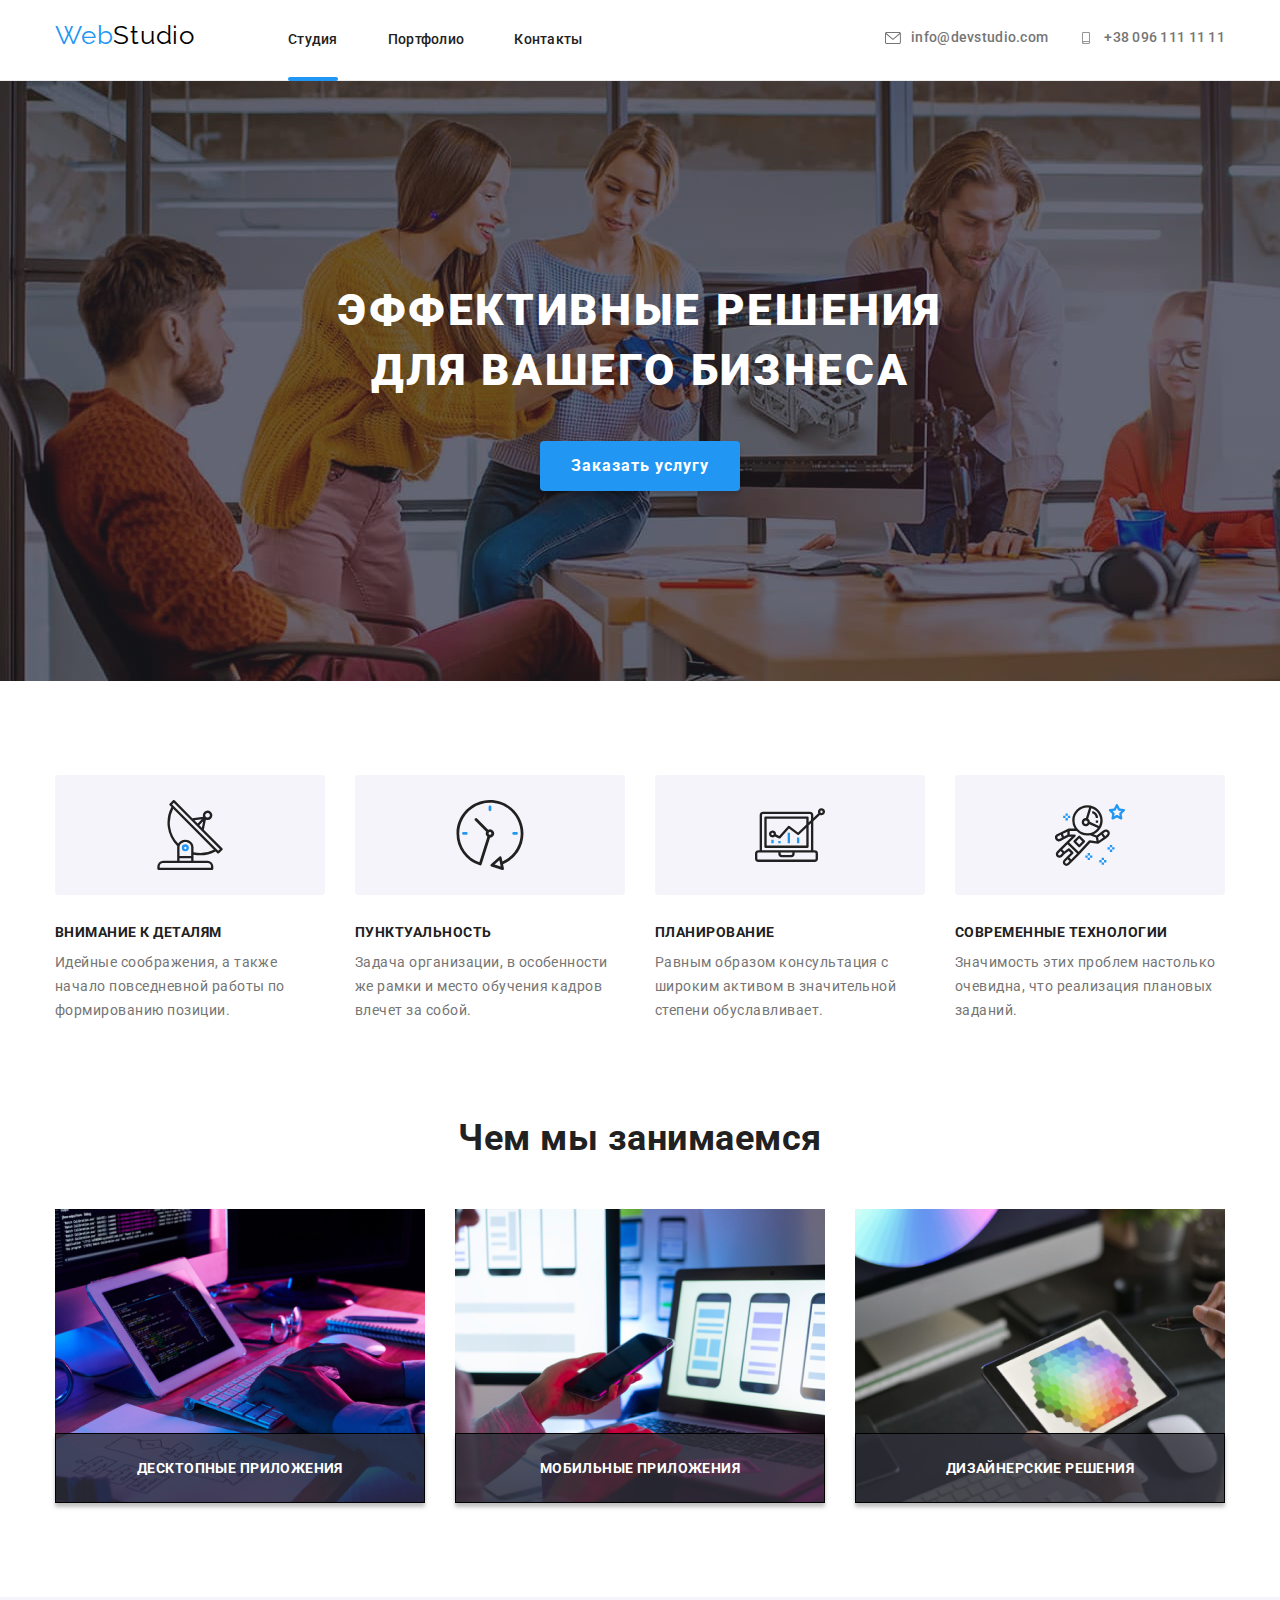
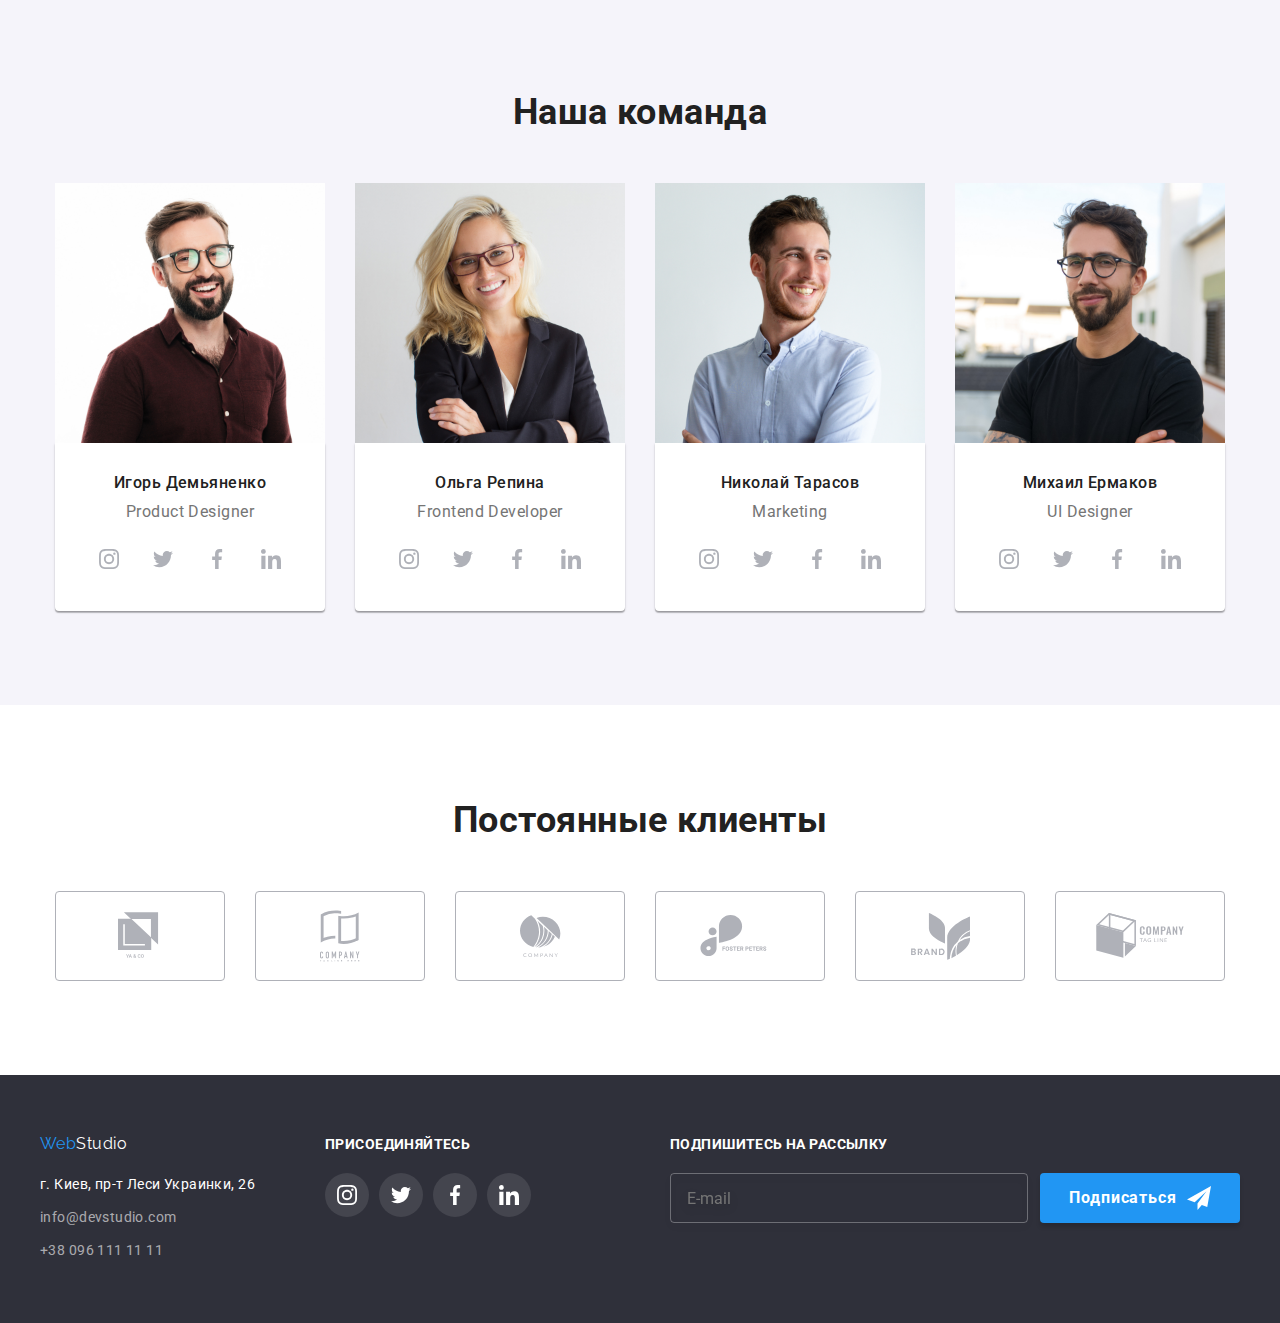
==== commit 4381bf8f: "Модалка. Переход кнопки закрытия. Фокусы." ====
--- a/index.html
+++ b/index.html
@@ -575,9 +575,9 @@
     <!-- Modal window -->
     <div class="backdrop is-hidden" data-modal>
       <div class="modal">
-        <svg class="modal-closing" width="30" height="30" data-modal-close>
-          <use href="./images/sprite.svg#close" />
-        </svg>
+        <button class="modal-closing" data-modal-close></button>
+
+        <!-- Modal Window - FORM -->
         <form class="modal-form">
           <h3 class="modal-form-title">
             Оставьте свои данные, мы вам перезвоним
@@ -592,7 +592,6 @@
               </svg>
             </div>
           </label>
-
           <label class="modal-form-label"
             >Телефон
             <div class="modal-form-input-wrapper">
@@ -602,7 +601,6 @@
               </svg>
             </div>
           </label>
-
           <label class="modal-form-label"
             >Почта
             <div class="modal-form-input-wrapper">
@@ -612,22 +610,27 @@
               </svg>
             </div>
           </label>
-
-          <label class="modal-form-label" for="comment">Комментарий </label>
-          <textarea
-            class="modal-form-comment"
-            name="comment"
-            id="comment"
-            rows="6"
-            placeholder="Введите текст"
-          ></textarea>
-
-          <div class="modal-form-checkbox">
-            <input type="checkbox" name="checkbox" />
-            <label for="checkbox">
-              Соглашаюсь с рассылкой и принимаю <a href="">Условия договора</a>
-            </label>
-          </div>
+          <label class="modal-form-label"
+            >Комментарий
+            <textarea
+              class="modal-form-comment"
+              name="comment"
+              rows="6"
+              placeholder="Введите текст"
+            ></textarea>
+          </label>
+          <label class="modal-form-checkbox">
+            <input
+              class="modal-form-checkbox-hidden"
+              type="checkbox"
+              name="checkbox"
+            />
+            <span class="modal-form-checkbox-custom"></span>
+            <span>
+              Соглашаюсь с рассылкой и принимаю
+              <a href="">Условия договора</a></span
+            >
+          </label>
 
           <button class="button">Отправить</button>
         </form>
--- a/css/styles.css
+++ b/css/styles.css
@@ -232,8 +232,8 @@
   height: 50px;
   padding: 0;
   margin-top: 0;
+  border: transparent;
   border-radius: 4px;
-  outline: transparent;
 
   background-color: var(--bgc-button);
   color: var(--txt-main-inactive-foot-address);
@@ -896,10 +896,40 @@
 
 .modal-closing {
   display: block;
+  margin: 0;
+  padding: 0;
 
   position: absolute;
+
   top: 8px;
   right: 8px;
+  width: 30px;
+  height: 30px;
+  border: transparent;
+  border-color: transparent;
+  border-radius: 50%;
+  overflow: hidden;
+  outline: none;
+
+  cursor: pointer;
+
+  background-color: transparent;
+  text-decoration: none;
+  background-image: url(../images/svg/close.svg);
+  background-size: contain;
+  background-repeat: no-repeat;
+
+  transition: background-image var(--transition-duration)
+    var(--transition-timing-function);
+}
+
+.modal-closing:hover {
+  background-image: url(../images/svg/close-hover.svg);
+}
+
+.modal-closing:focus {
+  background-image: url(../images/svg/close-hover.svg);
+  border: 1px solid var(--txt-inactive);
 }
 
 .modal-form {
@@ -1000,8 +1030,12 @@
 }
 
 .modal-form-checkbox {
-  display: block;
+  display: flex;
+  justify-content: space-evenly;
+  align-items: center;
   margin-bottom: 30px;
+
+  position: relative;
 
   text-align: center;
   font-weight: 400;
@@ -1012,13 +1046,55 @@
   color: var(--txt-paragraphs);
 }
 
+.modal-form-checkbox-hidden {
+  position: absolute;
+  width: 1px;
+  height: 1px;
+  margin: -1px;
+  border: 0;
+  padding: 0;
+  clip: rect(0 0 0 0);
+  overflow: hidden;
+}
+
+.modal-form-checkbox-custom {
+  display: inline-block;
+  width: 16px;
+  height: 15px;
+
+  background-image: url(../images/svg/modal-checkbox.svg);
+  background-size: 16px 15px, contain;
+  background-repeat: no-repeat;
+
+  transition: var(--transition-duration) var(--transition-timing-function);
+}
+
+.modal-form-checkbox-hidden:checked + .modal-form-checkbox-custom {
+  background-image: url(../images/svg/modal-checked-2.svg);
+  background-size: 16px 15px, contain;
+  background-repeat: no-repeat;
+  background-origin: border-box;
+}
+
+.modal-form-checkbox-hidden:focus + .modal-form-checkbox-custom {
+  border: 1px solid var(--txt-inactive);
+}
+
 .modal-form-checkbox a {
   text-decoration: underline;
   color: var(--txt-inactive);
 }
 
+.modal-form-checkbox a:focus {
+  text-decoration: none;
+}
+
 .modal-form button {
   display: block;
   margin-left: auto;
   margin-right: auto;
 }
+
+.modal-form button:focus {
+  outline: 1px solid var(--txt-inactive);
+}
